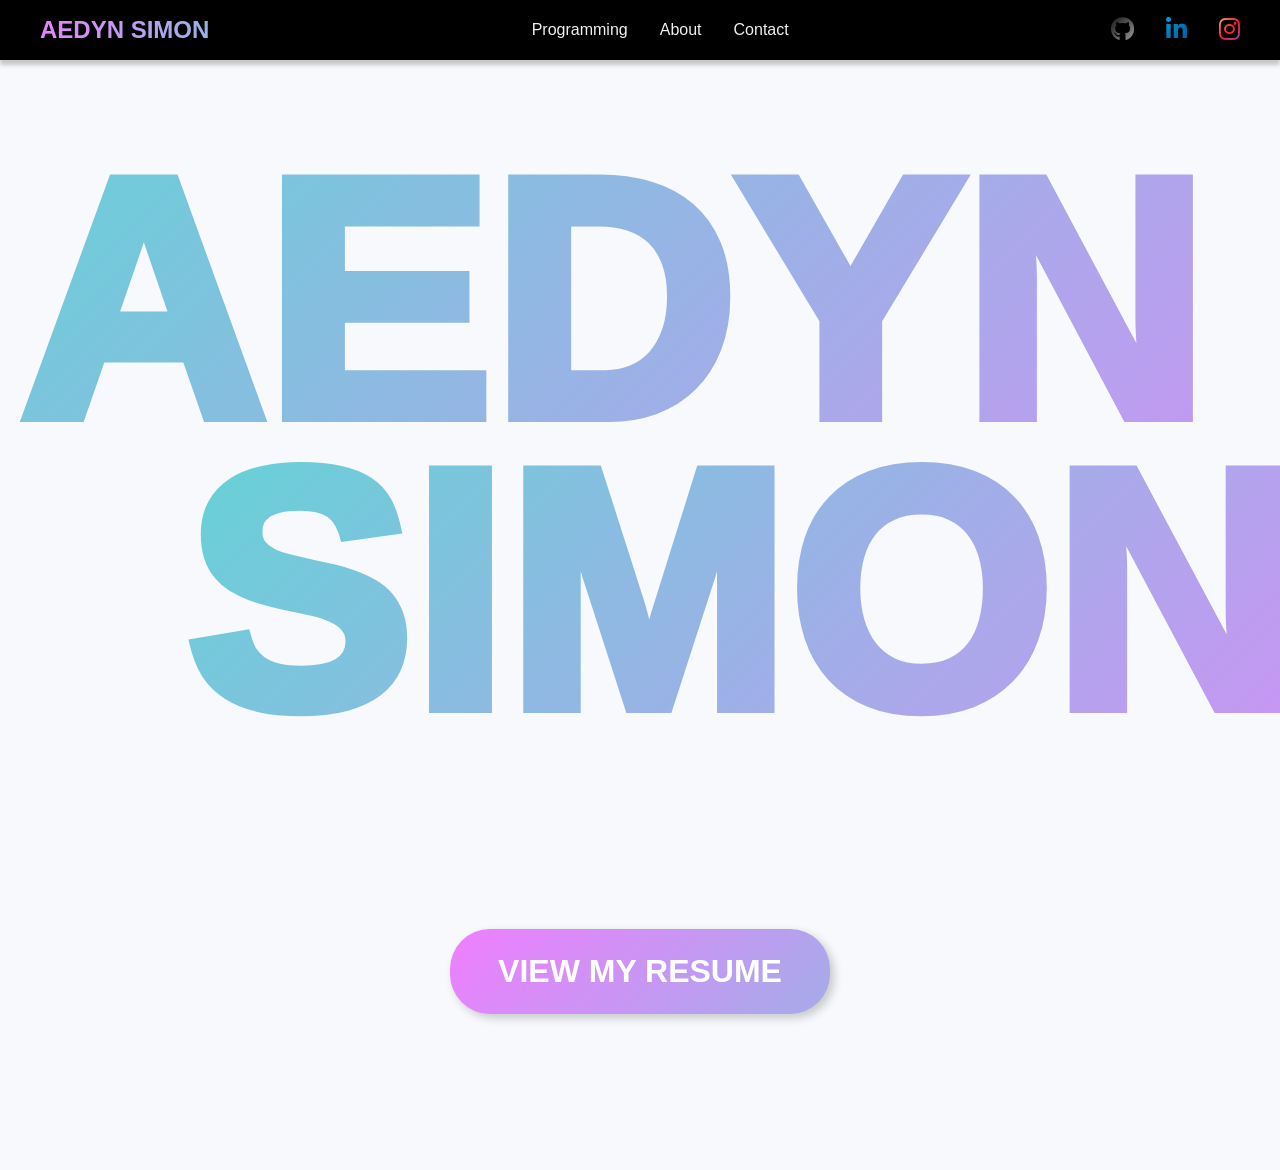
==== index.html @ 5b843dd8 "Add" ====
<!DOCTYPE html>
<html lang="en">
    <head>
        <meta charset="UTF-8">
        <meta name="viewport" content="width=device-width, initial-scale=1.0">
        <title>Aedyn Simon's Portfolio</title>
        <!-- Font Awesome CDN -->
        <link rel="stylesheet" href="https://cdnjs.cloudflare.com/ajax/libs/font-awesome/6.5.0/css/all.min.css">
        <link rel="stylesheet" href="css/style.css">
    </head>
    <body>

        <!-- Header Section -->
        <header>
            <div class="header-container">
                <div class="logo">
                    <a href="index.html"><h1>AEDYN SIMON</h1></a>
                </div>
                <nav>
                    <ul class="nav-links">
                        <li><a href="programming.html">Programming</a></li>
                        <li><a href="about.html">About</a></li>
                        <li><a href="contact.html">Contact</a></li>
                    </ul>
                </nav>
                <div class="social-icons">
                    <a href="https://github.com/AedynSimon" target="_blank" class="icon github">
                        <i class="fab fa-github"></i>
                    </a>
                    <a href="https://www.linkedin.com/in/aedynsimon/" target="_blank" class="icon linkedin">
                        <i class="fab fa-linkedin-in"></i>
                    </a>
                    <a href="https://www.instagram.com/aedyn_simon/" target="_blank" class="icon instagram">
                        <i class="fab fa-instagram"></i>
                    </a>
                </div>
            </div>
        </header>
        
        <!-- Main Content -->
        <main>
            <h2 class="staggered-name">
                <span class="line-one">AEDYN</span><br>
                <span class="line-two">SIMON</span>
            </h2>
        </main>

        <!-- Resume Section -->
        <section class="resume-section">
            <button class="resume-button" onclick="window.open('resume.pdf', '_blank')">View My Resume</button>
        </section>

        <script src="script.js"></script>
    </body>
</html>
---- css/style.css ----
/* Reset and Basic Styles */
* {
    margin: 0;
    padding: 0;
    box-sizing: border-box;
}

body {
    background-color: #f7f9fc;
    color: #000;
    font-family: Arial, sans-serif;
    margin: 0;
    padding: 0;
}

/* Header Styles */
header {
    position: fixed;
    top: 0;
    width: 100%;
    background: #000;
    color: white;
    padding: 1rem;
    z-index: 1000;
    box-shadow: 0px 5px 4px rgba(0, 0, 0, 0.2);
}

.header-container {
    display: flex;
    justify-content: space-between;
    align-items: center;
    max-width: 1200px;
    margin: 0 auto;
}

/* Logo Styles */
.logo a {
    text-decoration: none;
}

.logo h1 {
    font-size: 1.5rem;
    color: #fff;
    font-weight: bold;
    margin: 0;
    position: relative;
    transition: transform 0.3s ease-in-out, background-position 0.5s ease-in-out;
    background-image: linear-gradient(135deg, #f07eff, #65d2d6);
    background-size: 150%;
    background-clip: text;
    -webkit-background-clip: text;
    -webkit-text-fill-color: transparent;
}

.logo h1:hover {
    transform: scale(1.05);
    background-position: 100%;
}

/* Navigation Styles */
nav ul {
    list-style-type: none;
    display: flex;
    justify-content: center;
    gap: 2rem;
    margin: 0;
    padding: 0;
}

.nav-links a {
    color: #f0f0f0;
    text-decoration: none;
    font-size: 1rem;
    position: relative;
    display: inline-block;
    transition: transform 0.3s ease-in-out, color 0.3s ease-in-out;
}

.nav-links a:hover {
    transform: scale(1.1);
    color: #ccc;
}

/* Social Icons */
.social-icons {
    display: flex;
    gap: 2rem;
}

.icon {
    font-size: 1.5rem;
    color: #fff;
    transition: transform 0.3s ease-in-out, color 0.3s;
    text-decoration: none;
}

.github {
    background: linear-gradient(135deg, #121212, #5c5c5c, #a1a1a1);
    background-clip: text;
    -webkit-background-clip: text;
    -webkit-text-fill-color: transparent;
}

.linkedin {
    background: -webkit-linear-gradient(135deg, #0055a4, #0077b5, #00a0dc);
    background-clip: text;
    -webkit-background-clip: text;
    -webkit-text-fill-color: transparent;
}

.instagram {
    background: -webkit-linear-gradient(135deg, #833ab4, #c13584, #fd1d1d, #f56040, #ffdc80);
    background-clip: text;
    -webkit-background-clip: text;
    -webkit-text-fill-color: transparent;
}

.icon:hover {
    transform: scale(1.2);
}

/* Home Page Styles */

/* Big AEDYN SIMON Name Styles */
main {
    height: 100vh;
    display: flex;
    justify-content: center;
    align-items: center;
    background-color: #f7f9fc;

    text-align: center;
    padding: 1rem;
}

/* Staggered AEDYN SIMON Name Styles */
.staggered-name {
    font-weight: 1000;
    text-transform: uppercase;
    margin: 0;
    line-height: 0.8;
}

.staggered-name .line-one {
    font-size: 26.5vw;
    background-image: linear-gradient(135deg, #65d2d6, #f07eff);
    transition: background-position 0.5s ease-in-out;
    background-size: 150%;
    background-clip: text;
    -webkit-background-clip: text;
    -webkit-text-fill-color: transparent;
    display: block;
    margin-left: -5vw;
}

.staggered-name .line-two {
    font-size: 26.5vw;
    background-image: linear-gradient(135deg, #65d2d6, #f07eff);
    transition: background-position 0.5s ease-in-out;
    background-size: 150%;
    background-clip: text;
    -webkit-background-clip: text;
    -webkit-text-fill-color: transparent;
    display: block;
    margin-left: 15vw;
}

.staggered-name .line-one:hover {
    background-position: 100%;
}

.staggered-name .line-two:hover {
    background-position: 100%;
}

/* Resume Section Styles */
.resume-section {
    display: flex;
    justify-content: center;
    align-items: center;
    height: 30vh;
    background-color: #f7f9fc;
    padding: 2rem;
}

/* Resume Button Styles */
.resume-button {
    background-image: linear-gradient(135deg, #f07eff, #65d2d6);
    color: #fff;
    font-size: 2rem;
    font-weight: bold;
    text-transform: uppercase;
    border: none;
    border-radius: 40px;
    padding: 1.5rem 3rem;
    cursor: pointer;
    background-size: 200%;
    background-position: 0%;
    transition: transform 0.3s ease-in-out, box-shadow 0.3s ease-in-out, background-position 1s ease-in-out;
    box-shadow: 4px 4px 10px rgba(0, 0, 0, 0.2);
    margin-top: -8rem;
}

.resume-button:hover {
    transform: scale(1.1);
    box-shadow: 0px 6px 15px rgba(0, 0, 0, 0.3);
    background-position: 100%;
}

.resume-button:active {
    transform: scale(1.05);
    box-shadow: 3px 3px 8px rgba(0, 0, 0, 0.3);
}

/* Programming Section Styles */

/* Programming Head Styles */
.programming-head {
    font-size: clamp(5rem, 12.5vw, 50rem); /* Dynamically resizes based on screen */
    font-weight: 1000;
    margin: 0;
    height: 50vh;
    display: flex;
    justify-content: center;
    align-items: center;
    text-transform: uppercase;
    background-image: linear-gradient(135deg, #65d2d6, #f07eff);
    transition: background-position 0.5s ease-in-out;
    background-size: 150%;
    background-clip: text;
    -webkit-background-clip: text;
    -webkit-text-fill-color: transparent;
    text-align: center;
}

.programming-head:hover {
    background-position: 100%;
}

#projects {
    padding: 4rem 2rem;
    background-color: #f7f9fc;
    text-align: center;
}

.programming-title {
    font-size: clamp(1rem, 10vw, 6rem);
    font-weight: bold;
    margin-bottom: 2rem;
    background: linear-gradient(135deg, #65d2d6, #f07eff);
    background-clip: text;
    -webkit-background-clip: text;
    -webkit-text-fill-color: transparent;
}

.projects-container {
    display: grid;
    grid-template-columns: repeat(auto-fit, minmax(300px, 1fr));
    gap: 2rem;
    max-width: 1200px;
    margin: 0 auto;
}

.project-card {
    background: #fff;
    border-radius: 15px;
    padding: 2rem;
    box-shadow: 0px 8px 20px rgba(0, 0, 0, 0.1);
    transition: transform 0.3s ease-in-out, box-shadow 0.3s ease-in-out;
}

.project-card h3 {
    font-size: 1.5rem;
    margin-bottom: 1rem;
    color: #333;
}

.project-card p {
    font-size: 1rem;
    color: #555;
    margin-bottom: 1.5rem;
    line-height: 1.6;
}

.project-link {
    display: inline-block;
    font-size: 1rem;
    font-weight: bold;
    text-transform: uppercase;
    padding: 0.8rem 1.5rem;
    border-radius: 30px;
    background: linear-gradient(135deg, #f07eff, #65d2d6);
    color: #fff;
    text-decoration: none;
    transition: transform 0.3s ease-in-out, box-shadow 0.3s ease-in-out, background-position 1s ease-in-out;
    background-size: 200%;
    background-position: 0%;
}

.project-card:hover {
    transform: scale(1.05);
    box-shadow: 0px 10px 30px rgba(0, 0, 0, 0.15);
}

.project-link:hover {
    transform: scale(1.1);
    box-shadow: 0px 6px 15px rgba(0, 0, 0, 0.3);
    background-position: 100%;
}

/* Skills Section Styles */
#skills {
    padding: 4rem 2rem;
    background-color: #f7f9fc;
    text-align: center;
}

.skills-title {
    font-size: clamp(1rem, 10vw, 6rem);
    font-weight: bold;
    margin-bottom: 2rem;
    background: linear-gradient(135deg, #65d2d6, #f07eff);
    background-clip: text;
    -webkit-background-clip: text;
    -webkit-text-fill-color: transparent;
}

.skills-container {
    display: grid;
    grid-template-columns: repeat(auto-fit, minmax(300px, 1fr));
    gap: 2rem;
    max-width: 1200px;
    margin: 0 auto;
    text-align: left;
}

.skill-category {
    background: #fff;
    border-radius: 15px;
    padding: 2rem;
    box-shadow: 0px 8px 20px rgba(0, 0, 0, 0.1);
    transition: transform 0.3s ease-in-out, box-shadow 0.3s ease-in-out;
}

.skill-category:hover {
    transform: scale(1.05);
    box-shadow: 0px 10px 25px rgba(0, 0, 0, 0.15);
}

.skill-category h3 {
    font-size: 1.5rem;
    margin-bottom: 1rem;
    color: #333;
    background: linear-gradient(135deg, #65d2d6, #f07eff);
    background-clip: text;
    -webkit-background-clip: text;
    -webkit-text-fill-color: transparent;
}

.skill-category p {
    font-size: 1rem;
    color: #555;
    line-height: 1.6;
    margin: 0;
}

/* About Page Styles */

/* About Title Section */
.about-head {
    font-size: clamp(10rem, 27vw, 50rem);
    font-weight: 1000;
    height: 50vh;
    margin: 0;
    background-image: linear-gradient(135deg, #65d2d6, #f07eff);
    transition: background-position 0.5s ease-in-out;
    background-size: 150%;
    background-clip: text; 
    -webkit-background-clip: text;
    -webkit-text-fill-color: transparent;
    display: block;
}

.about-head:hover {
    background-position: 100%;
}

/* Enhanced About Section Styles with Profile Image Centered */
.about-section {
    position: relative;
    display: flex;
    justify-content: center;
    align-items: center;
    flex-direction: column;
    min-height: 100vh;
    padding: 6rem 10rem;
    background-color: #f7f9fc;
    text-align: center;
    max-width: 1400px;
    margin: 0 auto;
}

.container {
    max-width: 1200px;
    width: 90%;
    display: flex;
    flex-direction: column;
    align-items: center;
    gap: 3rem;
    justify-content: center; 
    height: auto;
}

.profile-image {
    position: relative;
    margin-bottom: 2rem;
    margin-top: -6rem;
}

.profile-image img {
    width: 100%;
    max-width: 250px;
    height: auto;
    border-radius: 50%;
    box-shadow: 5px 5px 8px rgba(0, 0, 0, 0.3);
    transition: transform 0.3s ease-in-out;
}

.profile-image img:hover {
    transform: scale(1.05);
}

.about-details {
    width: 100%;
    max-width: 800px;
    text-align: center;
    padding: 1rem;
    
}

.about-title {
    font-size: clamp(2rem, 4vw, 3rem);
    font-weight: bold;
    background: linear-gradient(135deg, #65d2d6, #f07eff);
    background-clip: text;
    -webkit-background-clip: text;
    -webkit-text-fill-color: transparent;
    margin-bottom: 1rem;
}

.about-intro {
    font-size: clamp(1rem, 1.5vw, 1.3rem);
    margin-bottom: 2.5rem;
    color: #333;
    line-height: 1.6;
}

.about-highlights {
    display: flex;
    flex-wrap: wrap;
    justify-content: center;
    gap: 4rem;
    margin: 3rem 0;
    max-width: 1000px;
}

.highlight {
    flex: 1 1 calc(30% - 1rem);
    text-align: center;
    padding: 2rem;
    background: #fff;
    border-radius: 15px;
    box-shadow: 0px 8px 20px rgba(0, 0, 0, 0.1);
    transition: transform 0.3s ease-in-out, box-shadow 0.3s ease-in-out;
}

.highlight:hover {
    transform: scale(1.05);
    box-shadow: 0px 10px 25px rgba(0, 0, 0, 0.15);
}

.highlight i {
    font-size: 3rem;
    margin-bottom: 1.2rem;
    background: linear-gradient(135deg, #65d2d6, #f07eff);
    background-clip: text;
    -webkit-background-clip: text;
    -webkit-text-fill-color: transparent;
}

.highlight h3 {
    font-size: 1.8rem;
    margin-bottom: 0.8rem;
    color: #333;
}

.highlight p {
    font-size: 1.1rem;
    color: #555;
    line-height: 1.5;
}

.about-footer {
    font-size: 1.2rem;
    color: #555;
    margin-bottom: 2.5rem;
    line-height: 1.6;
}

/* Music Section Styles */
.music-section {
    margin: 4rem 0; 
    text-align: center;
    background: #ffffff;
    padding: 2rem;
    border-radius: 15px;
    box-shadow: 0px 8px 20px rgba(0, 0, 0, 0.1);
}

.music-title {
    font-size: 4rem;
    font-weight: bold;
    margin-bottom: 1rem;
    background: linear-gradient(135deg, #65d2d6, #f07eff);
    background-clip: text;
    -webkit-background-clip: text;
    -webkit-text-fill-color: transparent;
}

.music-description {
    font-size: 1.2rem;
    margin-bottom: 2rem;
    color: #555;
    line-height: 1.6;
}

.music-playlist {
    display: flex;
    flex-direction: column;
    gap: 1.5rem;
    align-items: center;
    justify-content: center;
}

.music-playlist iframe {
    width: 100%;
    max-width: 600px;
    height: 80px;
    border-radius: 10px;
    border: none;
    box-shadow: 0px 4px 10px rgba(0, 0, 0, 0.1);
}

.cta-button {
    font-size: 2rem;
    font-weight: bold;
    text-transform: uppercase;
    padding: 1.5rem 3.5rem;
    border-radius: 40px;
    background: linear-gradient(135deg, #f07eff, #65d2d6);
    background-size: 200%;
    background-position: 0%;
    color: #fff;
    text-decoration: none;
    transition: transform 0.3s ease-in-out, box-shadow 0.3s ease-in-out, background-position 1s ease-in-out;
    box-shadow: 0px 8px 20px rgba(0, 0, 0, 0.2);
    display: inline-block;
}

.cta-button:hover {
    transform: scale(1.1);
    box-shadow: 0px 12px 30px rgba(0, 0, 0, 0.3);
    background-position: 100%;
}

/* Contact Page Styles */

/* Social Contact Section */
#social-contact {
    padding: 4rem 2.5rem;
    text-align: center;
}

#social-contact h2 {
    font-size: clamp(3.5rem, 10vw, 20em);
    font-weight: bold;
    background: -webkit-linear-gradient(135deg, #65d2d6, #f07eff);
    background-size: 150%;
    transition: background-position 0.5s ease-in-out;
    background-clip: text;
    -webkit-background-clip: text;
    -webkit-text-fill-color: transparent;
    margin-top: -1rem;
    margin-bottom: 1rem;
}


#social-contact h2:hover {
    background-position: 100%;
}

#social-contact p {
    font-size: clamp(1.1rem, 2vw, 1.5rem);
    background: -webkit-linear-gradient(135deg, #717171, #333);
    background-clip: text;
    -webkit-background-clip: text;
    -webkit-text-fill-color: transparent;
    margin-bottom: 2rem;
}

#social-contact .social-media-icons {
    display: flex;
    justify-content: center;
    gap: 4rem;
    padding: 2rem 2rem;
    box-shadow: 0px 4px 10px rgba(0, 0, 0, 0.15);
    border-radius: 20px;
    max-width: 500px;
    margin: 0 auto;
}

#social-contact .icon {
    font-size: clamp(3rem, 6vw, 8rem);
    color: #000;
    transition: transform 0.3s ease-in-out, color 0.3s;
}

/* Email Contact Section */
#email-contact {
    padding: 4rem 2rem;
    text-align: center;
    background-color: #f9f9f9;
}

#email-contact h2 {
    font-size: clamp(2rem, 5vw, 3rem);
    font-weight: 300;
    margin-bottom: 2rem;
    background: -webkit-linear-gradient(135deg, #717171, #333);
    background-clip: text;
    -webkit-background-clip: text;
    -webkit-text-fill-color: transparent;
}

.contact-form {
    max-width: 600px;
    margin: 0 auto;
    display: flex;
    flex-direction: column;
    gap: 1rem;
}

.contact-form input,
.contact-form textarea {
    width: 100%;
    padding: 1rem;
    border: 1px solid #ddd;
    border-radius: 5px;
    font-size: clamp(0.9rem, 2vw, 1rem);
    transition: border-color 0.3s ease-in-out;
    box-shadow: 3px 3px 8px rgba(0, 0, 0, 0.2);
}

.contact-form button {
    font-size: clamp(1rem, 3vw, 4rem);
    font-weight: bold;
    background-image: linear-gradient(135deg, #f07eff, #65d2d6);
    color: #fff;
    padding: 1rem 2rem;
    border: none;
    border-radius: 30px;
    cursor: pointer;
    transition: transform 0.3s ease-in-out, box-shadow 0.3s ease-in-out, background-position 1s ease-in-out;
    box-shadow: 4px 4px 10px rgba(0, 0, 0, 0.2);
    background-size: 200%;
    background-position: 0%;
    margin-top: 1rem;
}

.contact-form button:hover {
    transform: scale(1.05);
    box-shadow: 0px 6px 15px rgba(0, 0, 0, 0.3);
    background-position: 100%;
}

/* Gradient Animation */
@keyframes gradientMove {
    from {
        background-position: 0%;
    }
    to {
        background-position: 100%;
    }
}

/* Responsive Adjustments for Home Page */
@media (max-width: 1200px) {
    .staggered-name .line-one,
    .staggered-name .line-two {
        font-size: 26.5vw;
    }
    .staggered-name .line-one {
        margin-left: -5vw;
    }
    .staggered-name .line-two {
        margin-left: 15vw;
    }
}

@media (max-width: 768px) {
    .staggered-name .line-one,
    .staggered-name .line-two {
        font-size: 26.5vw;
    }
    .staggered-name .line-one {
        margin-left: -5vw;
    }
    .staggered-name .line-two {
        margin-left: 15vw;
    }
}

/* Responsive Profile Image for Medium Screens */
@media (max-width: 768px) {
    .profile-image img {
        width: 200px;
    }
}

/* Responsive Profile Image for Small Screens */
@media (max-width: 480px) {
    .profile-image img {
        width: 120px;
    }
}

/* Responsive Adjustments Contact Page */
@media (max-width: 1200px) {
    #social-contact h2 {
        font-size: clamp(3.5rem, 10vw, 20em);
    }
    #social-contact p {
        font-size: clamp(1.1rem, 2vw, 1.5rem);
    }
    #social-contact .icon {
        font-size: clamp(3rem, 6vw, 8rem);
    }
    #email-contact h2 {
        font-size: clamp(2rem, 5vw, 3rem);
    }
    .contact-form input,
    .contact-form textarea {
        font-size: clamp(0.9rem, 2vw, 1rem);
    }
    .contact-form button {
        font-size: clamp(1rem, 2.5vw, 1.2rem);
        padding: 0.8rem 1.5rem;
    }
}

@media (max-width: 768px) {
    #social-contact h2 {
        font-size: clamp(3.5rem, 10vw, 20em);
    }
    #social-contact p {
        font-size: clamp(1.1rem, 2vw, 1.5rem);
    }
    #social-contact .icon {
        font-size: clamp(3rem, 6vw, 8rem);
    }
    #email-contact h2 {
        font-size: clamp(2rem, 5vw, 3rem);
    }
    .contact-form input,
    .contact-form textarea {
        font-size: clamp(0.9rem, 2vw, 1rem);
    }
    .contact-form button {
        font-size: clamp(1rem, 2.5vw, 1.2rem);
        padding: 0.7rem 1.2rem;
    }
}

@media (max-width: 480px) {
    #social-contact h2 {
        font-size: clamp(3.5rem, 10vw, 20em);
    }
    #social-contact p {
        font-size: clamp(1.1rem, 2vw, 1.5rem);
    }
    #social-contact .icon {
        font-size: clamp(3rem, 6vw, 8rem);
    }
    #email-contact h2 {
        font-size: clamp(2rem, 5vw, 3rem);
    }
    .contact-form input,
    .contact-form textarea {
        font-size: clamp(0.9rem, 2vw, 1rem);
    }
    .contact-form button {
        font-size: clamp(1rem, 2.5vw, 1.2rem);
        padding: 0.6rem 1rem;
    }
}
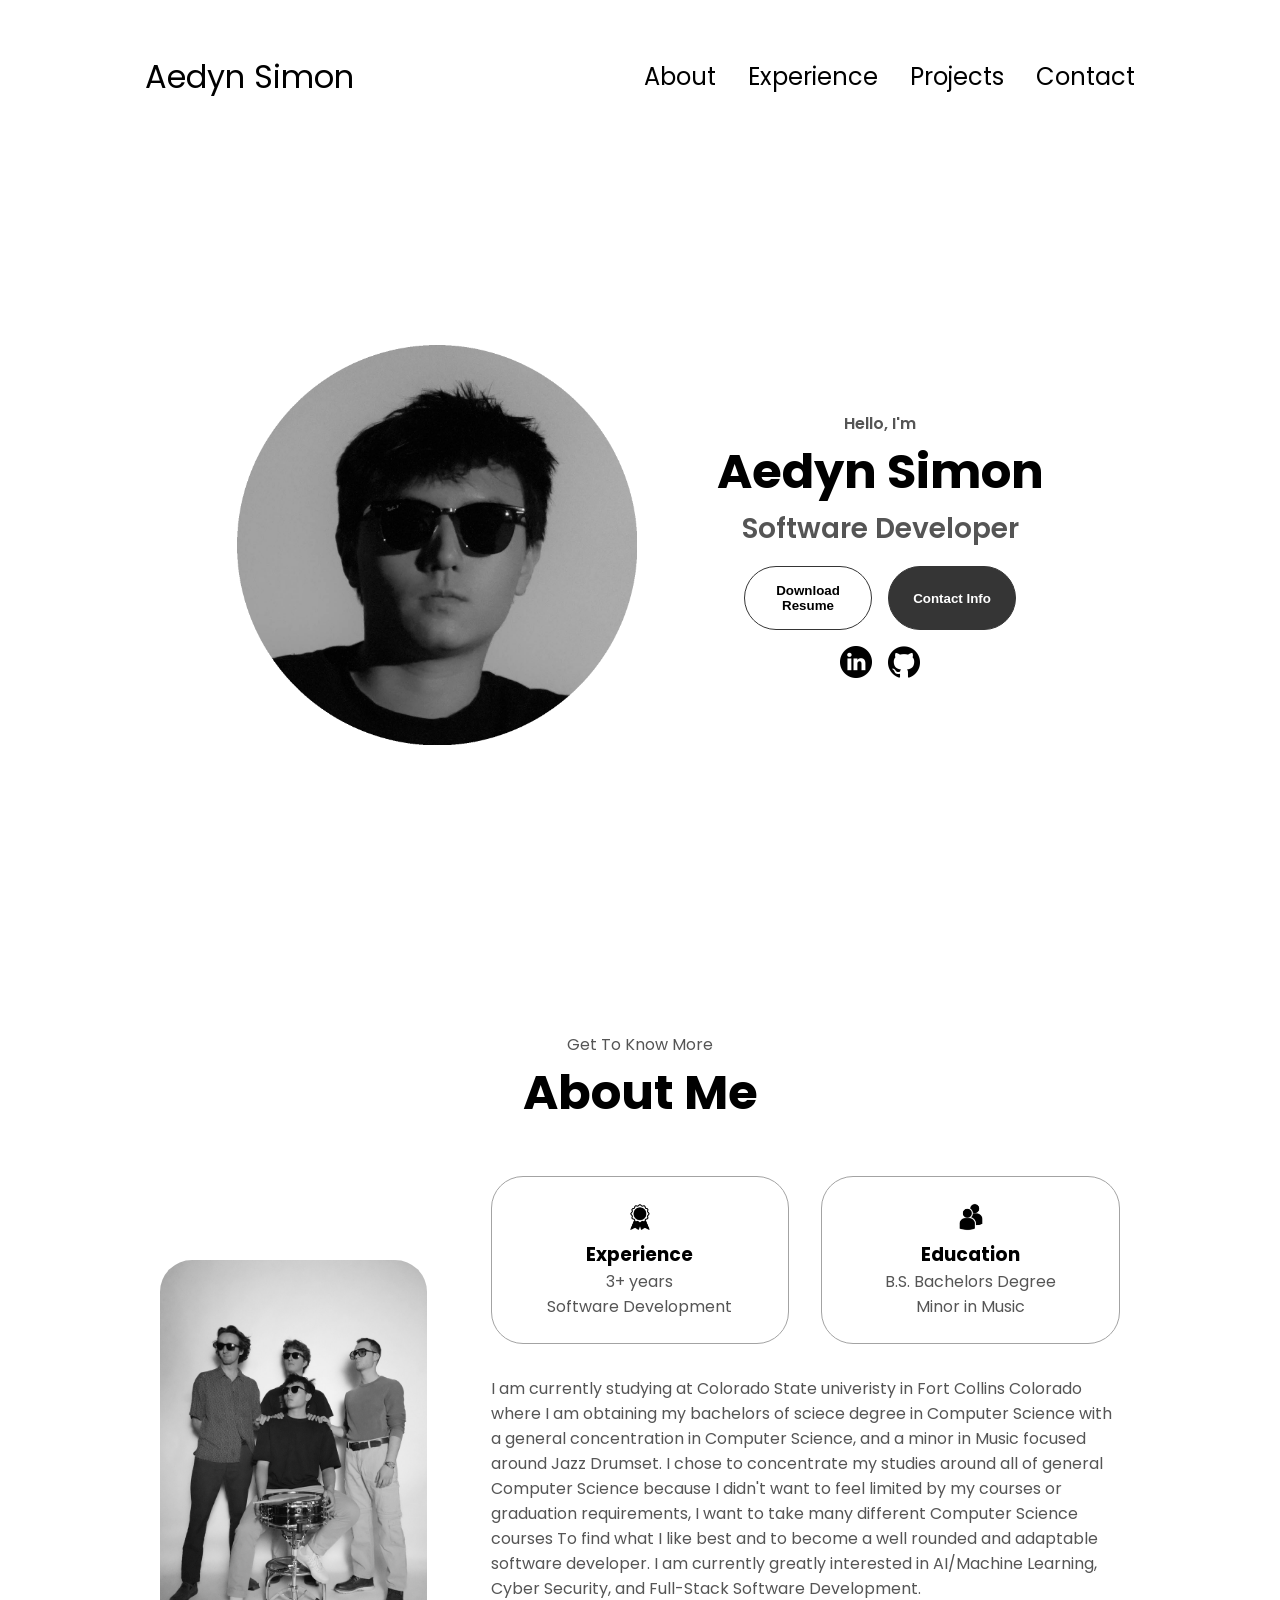
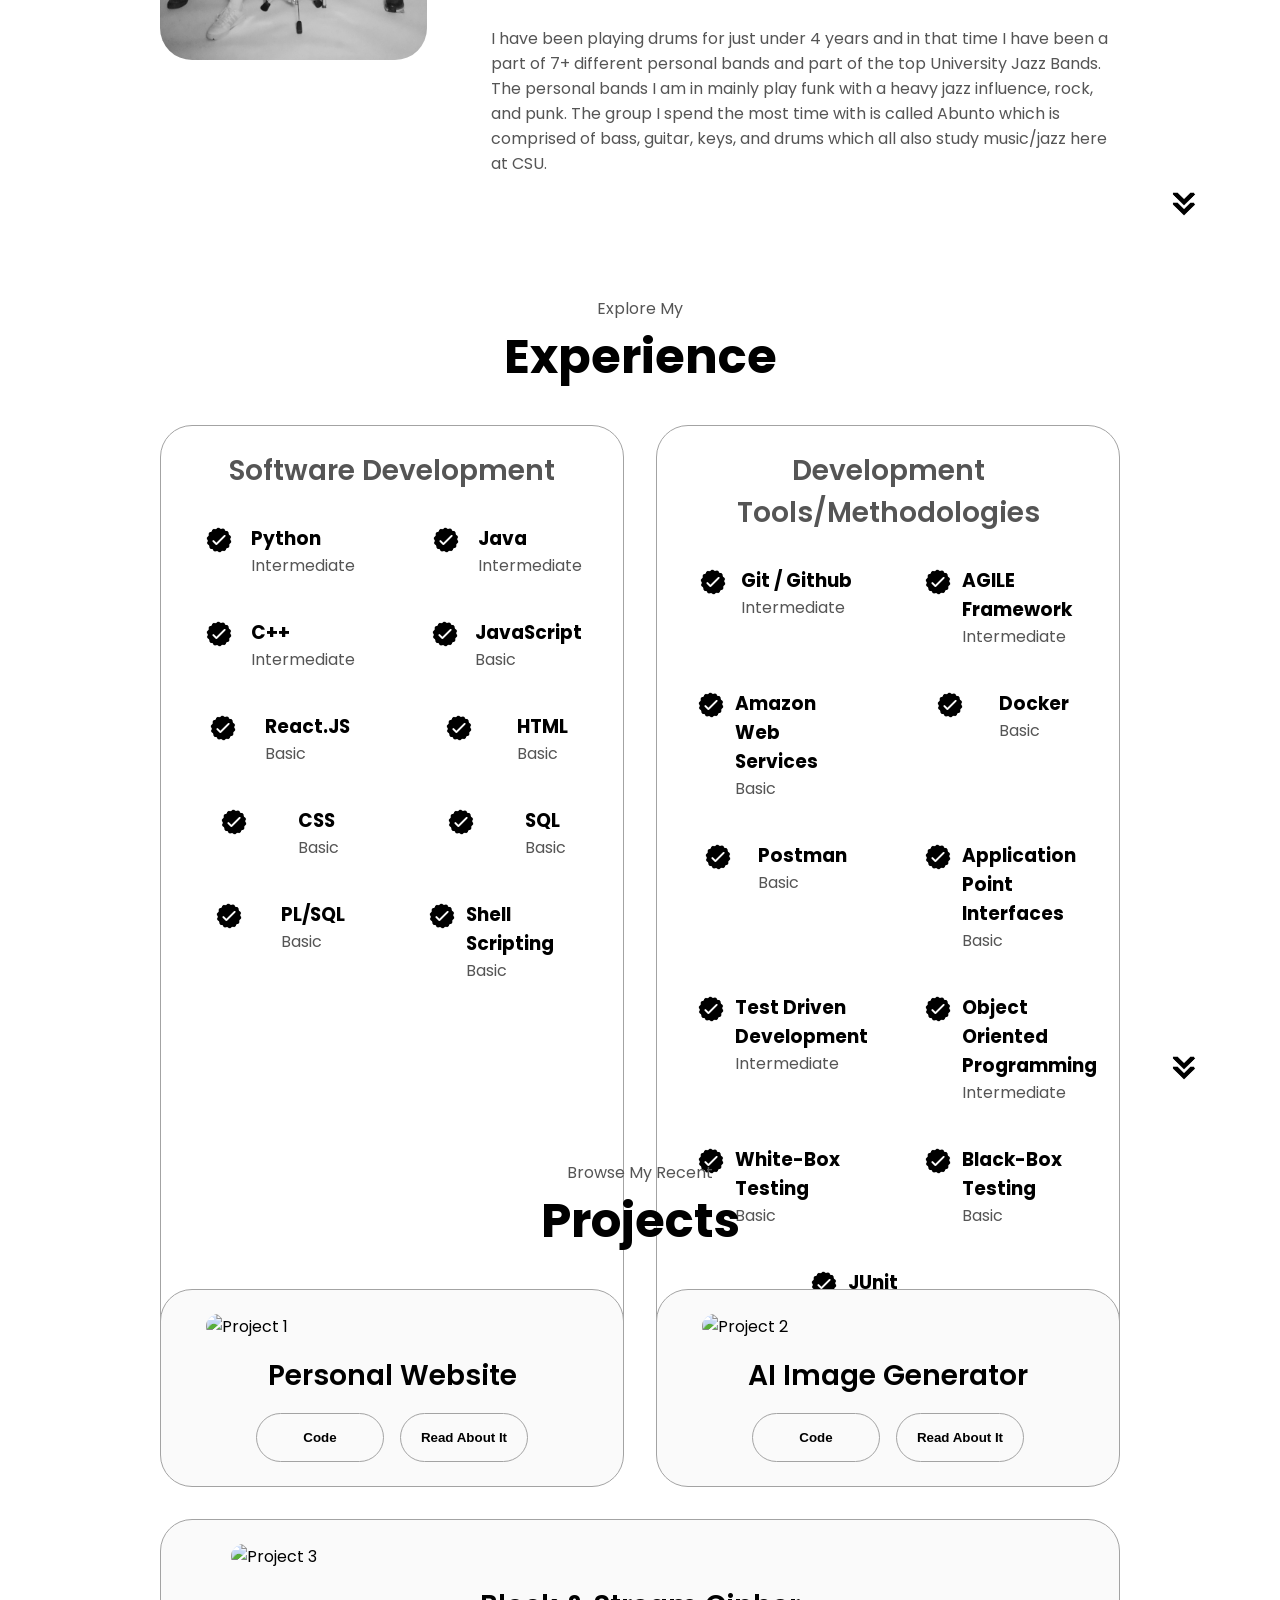
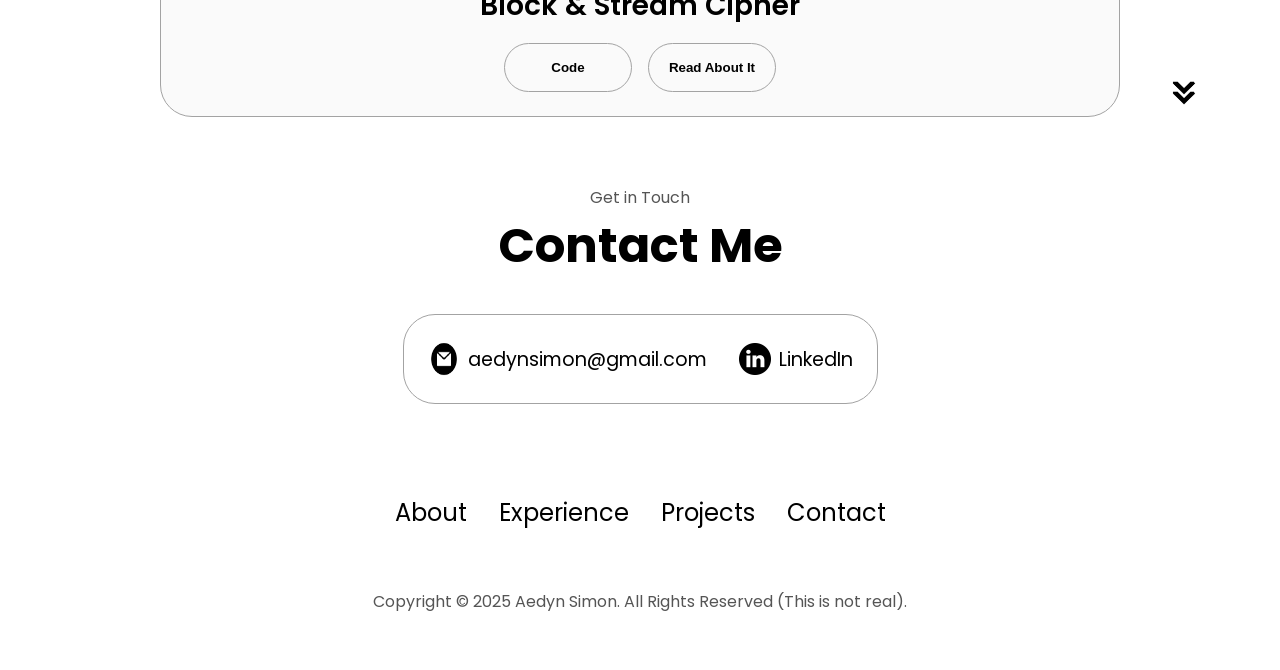
==== commit 2aef8ff3: "Add" ====
--- a/index.html
+++ b/index.html
@@ -1,55 +1,523 @@
 <!DOCTYPE html>
 <html lang="en">
-    <head>
-        <meta charset="UTF-8">
-        <meta name="viewport" content="width=device-width, initial-scale=1.0">
-        <title>Aedyn Simon's Portfolio</title>
-        <!-- Font Awesome CDN -->
-        <link rel="stylesheet" href="https://cdnjs.cloudflare.com/ajax/libs/font-awesome/6.5.0/css/all.min.css">
-        <link rel="stylesheet" href="css/style.css">
-    </head>
-    <body>
-
-        <!-- Header Section -->
-        <header>
-            <div class="header-container">
-                <div class="logo">
-                    <a href="index.html"><h1>AEDYN SIMON</h1></a>
-                </div>
-                <nav>
-                    <ul class="nav-links">
-                        <li><a href="programming.html">Programming</a></li>
-                        <li><a href="about.html">About</a></li>
-                        <li><a href="contact.html">Contact</a></li>
-                    </ul>
-                </nav>
-                <div class="social-icons">
-                    <a href="https://github.com/AedynSimon" target="_blank" class="icon github">
-                        <i class="fab fa-github"></i>
-                    </a>
-                    <a href="https://www.linkedin.com/in/aedynsimon/" target="_blank" class="icon linkedin">
-                        <i class="fab fa-linkedin-in"></i>
-                    </a>
-                    <a href="https://www.instagram.com/aedyn_simon/" target="_blank" class="icon instagram">
-                        <i class="fab fa-instagram"></i>
-                    </a>
-                </div>
-            </div>
-        </header>
-        
-        <!-- Main Content -->
-        <main>
-            <h2 class="staggered-name">
-                <span class="line-one">AEDYN</span><br>
-                <span class="line-two">SIMON</span>
+  <head>
+    <meta charset="UTF-8" />
+    <meta http-equiv="X-UA-Compatible" content="IE=edge" />
+    <meta name="viewport" content="width=device-width, initial-scale=1.0" />
+    <title>My Portfolio</title>
+    <link rel="stylesheet" href="style.css" />
+    <link rel="stylesheet" href="mediaqueries.css" />
+  </head>
+  <body>
+    <nav id="desktop-nav">
+      <div class="logo">Aedyn Simon</div>
+      <div>
+        <ul class="nav-links">
+          <li><a href="#about">About</a></li>
+          <li><a href="#experience">Experience</a></li>
+          <li><a href="#projects">Projects</a></li>
+          <li><a href="#contact">Contact</a></li>
+        </ul>
+      </div>
+    </nav>
+    <nav id="hamburger-nav">
+      <div class="logo">Aedyn Simon</div>
+      <div class="hamburger-menu">
+        <div class="hamburger-icon" onclick="toggleMenu()">
+          <span></span>
+          <span></span>
+          <span></span>
+        </div>
+        <div class="menu-links">
+          <li><a href="#about" onclick="toggleMenu()">About</a></li>
+          <li><a href="#experience" onclick="toggleMenu()">Experience</a></li>
+          <li><a href="#projects" onclick="toggleMenu()">Projects</a></li>
+          <li><a href="#contact" onclick="toggleMenu()">Contact</a></li>
+        </div>
+      </div>
+    </nav>
+    <section id="profile">
+      <div class="section__pic-container">
+        <img src="./assets/profile-pic.png" alt="Aedyn Simon profile picture" />
+      </div>
+      <div class="section__text">
+        <p class="section__text__p1">Hello, I'm</p>
+        <h1 class="title">Aedyn Simon</h1>
+        <p class="section__text__p2">Software Developer</p>
+        <div class="btn-container">
+          <button
+            class="btn btn-color-2"
+            onclick="window.open('./assets/AedynSimonResumeOne.pdf')"
+          >
+            Download Resume
+          </button>
+          <button class="btn btn-color-1" onclick="location.href='./#contact'">
+            Contact Info
+          </button>
+        </div>
+        <div id="socials-container">
+          <img
+            src="./assets/linkedin.png"
+            alt="My LinkedIn profile"
+            class="icon"
+            onclick="location.href='https://www.linkedin.com/in/aedynsimon/'"
+          />
+          <img
+            src="./assets/github.png"
+            alt="My Github profile"
+            class="icon"
+            onclick="location.href='https://github.com/AedynSimon'"
+          />
+        </div>
+      </div>
+    </section>
+    <section id="about">
+      <p class="section__text__p1">Get To Know More</p>
+      <h1 class="title">About Me</h1>
+      <div class="section-container">
+        <div class="section__pic-container">
+          <img
+            src="./assets/about-pic.png"
+            alt="Profile picture"
+            class="about-pic"
+          />
+        </div>
+        <div class="about-details-container">
+          <div class="about-containers">
+            <div class="details-container">
+              <img
+                src="./assets/experience.png"
+                alt="Experience icon"
+                class="icon"
+              />
+              <h3>Experience</h3>
+              <p>3+ years<br />Software Development</p>
+            </div>
+            <div class="details-container">
+              <img
+                src="./assets/education.png"
+                alt="Education icon"
+                class="icon"
+              />
+              <h3>Education</h3>
+              <p>B.S. Bachelors Degree<br />Minor in Music</p>
+            </div>
+          </div>
+          <div class="text-container">
+            <p>
+              I am currently studying at Colorado State univeristy in Fort
+              Collins Colorado where I am obtaining my bachelors of sciece
+              degree in Computer Science with a general concentration in
+              Computer Science, and a minor in Music focused around Jazz
+              Drumset. I chose to concentrate my studies around all of general
+              Computer Science because I didn't want to feel limited by my
+              courses or graduation requirements, I want to take many different
+              Computer Science courses To find what I like best and to become a
+              well rounded and adaptable software developer. I am currently
+              greatly interested in AI/Machine Learning, Cyber Security, and
+              Full-Stack Software Development.
+            </p>
+            <br />
+            <p>
+              I have been playing drums for just under 4 years and in that time
+              I have been a part of 7+ different personal bands and part of the
+              top University Jazz Bands. The personal bands I am in mainly play
+              funk with a heavy jazz influence, rock, and punk. The group I
+              spend the most time with is called Abunto which is comprised of
+              bass, guitar, keys, and drums which all also study music/jazz here
+              at CSU.
+            </p>
+          </div>
+        </div>
+      </div>
+      <img
+        src="./assets/arrow.png"
+        alt="Arrow icon"
+        class="icon arrow"
+        onclick="location.href='./#experience'"
+      />
+    </section>
+    <section id="experience">
+      <p class="section__text__p1">Explore My</p>
+      <h1 class="title">Experience</h1>
+      <div class="experience-details-container">
+        <div class="about-containers">
+          <div class="details-container">
+            <h2 class="experience-sub-title">Software Development</h2>
+            <div class="article-container">
+              <article>
+                <img
+                  src="./assets/checkmark.png"
+                  alt="Experience icon"
+                  class="icon"
+                />
+                <div>
+                  <h3>Python</h3>
+                  <p>Intermediate</p>
+                </div>
+              </article>
+              <article>
+                <img
+                  src="./assets/checkmark.png"
+                  alt="Experience icon"
+                  class="icon"
+                />
+                <div>
+                  <h3>Java</h3>
+                  <p>Intermediate</p>
+                </div>
+              </article>
+              <article>
+                <img
+                  src="./assets/checkmark.png"
+                  alt="Experience icon"
+                  class="icon"
+                />
+                <div>
+                  <h3>C++</h3>
+                  <p>Intermediate</p>
+                </div>
+              </article>
+              <article>
+                <img
+                  src="./assets/checkmark.png"
+                  alt="Experience icon"
+                  class="icon"
+                />
+                <div>
+                  <h3>JavaScript</h3>
+                  <p>Basic</p>
+                </div>
+              </article>
+              <article>
+                <img
+                  src="./assets/checkmark.png"
+                  alt="Experience icon"
+                  class="icon"
+                />
+                <div>
+                  <h3>React.JS</h3>
+                  <p>Basic</p>
+                </div>
+              </article>
+              <article>
+                <img
+                  src="./assets/checkmark.png"
+                  alt="Experience icon"
+                  class="icon"
+                />
+                <div>
+                  <h3>HTML</h3>
+                  <p>Basic</p>
+                </div>
+              </article>
+              <article>
+                <img
+                  src="./assets/checkmark.png"
+                  alt="Experience icon"
+                  class="icon"
+                />
+                <div>
+                  <h3>CSS</h3>
+                  <p>Basic</p>
+                </div>
+              </article>
+              <article>
+                <img
+                  src="./assets/checkmark.png"
+                  alt="Experience icon"
+                  class="icon"
+                />
+                <div>
+                  <h3>SQL</h3>
+                  <p>Basic</p>
+                </div>
+              </article>
+              <article>
+                <img
+                  src="./assets/checkmark.png"
+                  alt="Experience icon"
+                  class="icon"
+                />
+                <div>
+                  <h3>PL/SQL</h3>
+                  <p>Basic</p>
+                </div>
+              </article>
+              <article>
+                <img
+                  src="./assets/checkmark.png"
+                  alt="Experience icon"
+                  class="icon"
+                />
+                <div>
+                  <h3>Shell Scripting</h3>
+                  <p>Basic</p>
+                </div>
+              </article>
+            </div>
+          </div>
+          <div class="details-container">
+            <h2 class="experience-sub-title">
+              Development Tools/Methodologies
             </h2>
-        </main>
-
-        <!-- Resume Section -->
-        <section class="resume-section">
-            <button class="resume-button" onclick="window.open('resume.pdf', '_blank')">View My Resume</button>
-        </section>
-
-        <script src="script.js"></script>
-    </body>
-</html>+            <div class="article-container">
+              <article>
+                <img
+                  src="./assets/checkmark.png"
+                  alt="Experience icon"
+                  class="icon"
+                />
+                <div>
+                  <h3>Git / Github</h3>
+                  <p>Intermediate</p>
+                </div>
+              </article>
+              <article>
+                <img
+                  src="./assets/checkmark.png"
+                  alt="Experience icon"
+                  class="icon"
+                />
+                <div>
+                  <h3>AGILE Framework</h3>
+                  <p>Intermediate</p>
+                </div>
+              </article>
+              <article>
+                <img
+                  src="./assets/checkmark.png"
+                  alt="Experience icon"
+                  class="icon"
+                />
+                <div>
+                  <h3>Amazon Web Services</h3>
+                  <p>Basic</p>
+                </div>
+              </article>
+              <article>
+                <img
+                  src="./assets/checkmark.png"
+                  alt="Experience icon"
+                  class="icon"
+                />
+                <div>
+                  <h3>Docker</h3>
+                  <p>Basic</p>
+                </div>
+              </article>
+              <article>
+                <img
+                  src="./assets/checkmark.png"
+                  alt="Experience icon"
+                  class="icon"
+                />
+                <div>
+                  <h3>Postman</h3>
+                  <p>Basic</p>
+                </div>
+              </article>
+              <article>
+                <img
+                  src="./assets/checkmark.png"
+                  alt="Experience icon"
+                  class="icon"
+                />
+                <div>
+                  <h3>Application Point Interfaces</h3>
+                  <p>Basic</p>
+                </div>
+              </article>
+              <article>
+                <img
+                  src="./assets/checkmark.png"
+                  alt="Experience icon"
+                  class="icon"
+                />
+                <div>
+                  <h3>Test Driven Development</h3>
+                  <p>Intermediate</p>
+                </div>
+              </article>
+              <article>
+                <img
+                  src="./assets/checkmark.png"
+                  alt="Experience icon"
+                  class="icon"
+                />
+                <div>
+                  <h3>Object Oriented Programming</h3>
+                  <p>Intermediate</p>
+                </div>
+              </article>
+              <article>
+                <img
+                  src="./assets/checkmark.png"
+                  alt="Experience icon"
+                  class="icon"
+                />
+                <div>
+                  <h3>White-Box Testing</h3>
+                  <p>Basic</p>
+                </div>
+              </article>
+              <article>
+                <img
+                  src="./assets/checkmark.png"
+                  alt="Experience icon"
+                  class="icon"
+                />
+                <div>
+                  <h3>Black-Box Testing</h3>
+                  <p>Basic</p>
+                </div>
+              </article>
+              <article>
+                <img
+                  src="./assets/checkmark.png"
+                  alt="Experience icon"
+                  class="icon"
+                />
+                <div>
+                  <h3>JUnit Testing</h3>
+                  <p>Intermediate</p>
+                </div>
+              </article>
+            </div>
+          </div>
+        </div>
+      </div>
+      <img
+        src="./assets/arrow.png"
+        alt="Arrow icon"
+        class="icon arrow"
+        onclick="location.href='./#projects'"
+      />
+    </section>
+    <section id="projects">
+      <p class="section__text__p1">Browse My Recent</p>
+      <h1 class="title">Projects</h1>
+      <div class="experience-details-container">
+        <div class="about-containers">
+          <div class="details-container color-container">
+            <div class="article-container">
+              <img
+                src="./assets/project-1.png"
+                alt="Project 1"
+                class="project-img"
+              />
+            </div>
+            <h2 class="experience-sub-title project-title">Personal Website</h2>
+            <div class="btn-container">
+              <button
+                class="btn btn-color-2 project-btn"
+                onclick="location.href='https://github.com/'"
+              >
+                Code
+              </button>
+              <button
+                class="btn btn-color-2 project-btn"
+                onclick="location.href='https://github.com/'"
+              >
+                Read About It 
+              </button>
+            </div>
+          </div>
+          <div class="details-container color-container">
+            <div class="article-container">
+              <img
+                src="./assets/project-2.png"
+                alt="Project 2"
+                class="project-img"
+              />
+            </div>
+            <h2 class="experience-sub-title project-title">AI Image Generator</h2>
+            <div class="btn-container">
+              <button
+                class="btn btn-color-2 project-btn"
+                onclick="location.href='https://github.com/'"
+              >
+                Code
+              </button>
+              <button
+                class="btn btn-color-2 project-btn"
+                onclick="location.href='https://github.com/'"
+              >
+                Read About It
+              </button>
+            </div>
+          </div>
+          <div class="details-container color-container">
+            <div class="article-container">
+              <img
+                src="./assets/project-3.png"
+                alt="Project 3"
+                class="project-img"
+              />
+            </div>
+            <h2 class="experience-sub-title project-title">Block & Stream Cipher</h2>
+            <div class="btn-container">
+              <button
+                class="btn btn-color-2 project-btn"
+                onclick="location.href='https://github.com/'"
+              >
+                Code
+              </button>
+              <button
+                class="btn btn-color-2 project-btn"
+                onclick="location.href='https://github.com/'"
+              >
+                Read About It
+              </button>
+            </div>
+          </div>
+        </div>
+      </div>
+      <img
+        src="./assets/arrow.png"
+        alt="Arrow icon"
+        class="icon arrow"
+        onclick="location.href='./#contact'"
+      />
+    </section>
+    <section id="contact">
+      <p class="section__text__p1">Get in Touch</p>
+      <h1 class="title">Contact Me</h1>
+      <div class="contact-info-upper-container">
+        <div class="contact-info-container">
+          <img
+            src="./assets/email.png"
+            alt="Email icon"
+            class="icon contact-icon email-icon"
+          />
+          <p><a href="mailto:examplemail@gmail.com">aedynsimon@gmail.com</a></p>
+        </div>
+        <div class="contact-info-container">
+          <img
+            src="./assets/linkedin.png"
+            alt="LinkedIn icon"
+            class="icon contact-icon"
+          />
+          <p><a href="https://www.linkedin.com/in/aedynsimon/">LinkedIn</a></p>
+        </div>
+      </div>
+    </section>
+    <footer>
+      <nav>
+        <div class="nav-links-container">
+          <ul class="nav-links">
+            <li><a href="#about">About</a></li>
+            <li><a href="#experience">Experience</a></li>
+            <li><a href="#projects">Projects</a></li>
+            <li><a href="#contact">Contact</a></li>
+          </ul>
+        </div>
+      </nav>
+      <p>
+        Copyright &#169; 2025 Aedyn Simon. All Rights Reserved (This is not
+        real).
+      </p>
+    </footer>
+    <script src="script.js"></script>
+  </body>
+</html>
--- a/style.css
+++ b/style.css
@@ -0,0 +1,433 @@
+/* GENERAL */
+
+@import url("https://fonts.googleapis.com/css2?family=Poppins:wght@300;400;500;600&display=swap");
+
+* {
+  margin: 0;
+  padding: 0;
+}
+
+body {
+  font-family: "Poppins", sans-serif;
+}
+
+html {
+  scroll-behavior: smooth;
+}
+
+p {
+  color: rgb(85, 85, 85);
+}
+
+/* TRANSITION */
+
+a,
+.btn {
+  transition: all 300ms ease;
+}
+
+/* DESKTOP NAV */
+
+nav,
+.nav-links {
+  display: flex;
+}
+
+nav {
+  justify-content: space-around;
+  align-items: center;
+  height: 17vh;
+}
+
+.nav-links {
+  gap: 2rem;
+  list-style: none;
+  font-size: 1.5rem;
+}
+
+a {
+  color: black;
+  text-decoration: none;
+  text-decoration-color: white;
+}
+
+a:hover {
+  color: grey;
+  text-decoration: underline;
+  text-underline-offset: 1rem;
+  text-decoration-color: rgb(181, 181, 181);
+}
+
+.logo {
+  font-size: 2rem;
+}
+
+.logo:hover {
+  cursor: default;
+}
+
+/* HAMBURGER MENU */
+
+#hamburger-nav {
+  display: none;
+}
+
+.hamburger-menu {
+  position: relative;
+  display: inline-block;
+}
+
+.hamburger-icon {
+  display: flex;
+  flex-direction: column;
+  justify-content: space-between;
+  height: 24px;
+  width: 30px;
+  cursor: pointer;
+}
+
+.hamburger-icon span {
+  width: 100%;
+  height: 2px;
+  background-color: black;
+  transition: all 0.3 ease-in-out;
+}
+
+.menu-links {
+  position: absolute;
+  top: 100%;
+  right: 0;
+  background-color: white;
+  width: fit-content;
+  max-height: 0;
+  overflow: hidden;
+  transition: all 0.3 ease-in-out;
+}
+
+.menu-links a {
+  display: block;
+  padding: 10px;
+  text-align: center;
+  font-size: 1.5rem;
+  color: black;
+  text-decoration: none;
+  transition: all 0.3 ease-in-out;
+}
+
+.menu-links li {
+  list-style: none;
+}
+
+.menu-links.open {
+  max-height: 300px;
+}
+
+.hamburger-icon.open span:first-child {
+  transform: rotate(45deg) translate(10px, 5px);
+}
+
+.hamburger-icon.open span:nth-child(2) {
+  opacity: 0;
+}
+
+.hamburger-icon.open span:last-child {
+  transform: rotate(-45deg) translate(10px, -5px);
+}
+
+.hamburger-icon span:first-child {
+  transform: none;
+}
+
+.hamburger-icon span:first-child {
+  opacity: 1;
+}
+
+.hamburger-icon span:first-child {
+  transform: none;
+}
+
+/* SECTIONS */
+
+section {
+  padding-top: 4vh;
+  height: 96vh;
+  margin: 0 10rem;
+  box-sizing: border-box;
+  min-height: fit-content;
+}
+
+.section-container {
+  display: flex;
+}
+
+/* PROFILE SECTION */
+
+#profile {
+  display: flex;
+  justify-content: center;
+  gap: 5rem;
+  height: 80vh;
+}
+
+.section__pic-container {
+  display: flex;
+  justify-content: center;
+  width: 400px;
+  margin: auto 0;
+}
+
+.section__text {
+  align-self: center;
+  text-align: center;
+}
+
+.section__text p {
+  font-weight: 600;
+}
+
+.section__text__p1 {
+  text-align: center;
+}
+
+.section__text__p2 {
+  font-size: 1.75rem;
+  margin-bottom: 1rem;
+}
+
+.title {
+  font-size: 3rem;
+  text-align: center;
+}
+
+#socials-container {
+  display: flex;
+  justify-content: center;
+  margin-top: 1rem;
+  gap: 1rem;
+}
+
+/* ICONS */
+
+.icon {
+  cursor: pointer;
+  height: 2rem;
+  width: 2rem;
+}
+
+/* BUTTONS */
+
+.btn-container {
+  display: flex;
+  justify-content: center;
+  gap: 1rem;
+}
+
+.btn {
+  font-weight: 600;
+  transition: all 300ms ease;
+  padding: 1rem;
+  width: 8rem;
+  border-radius: 2rem;
+}
+
+.btn-color-1,
+.btn-color-2 {
+  border: rgb(53, 53, 53) 0.1rem solid;
+}
+
+.btn-color-1:hover,
+.btn-color-2:hover {
+  cursor: pointer;
+}
+
+.btn-color-1,
+.btn-color-2:hover {
+  background: rgb(53, 53, 53);
+  color: white;
+}
+
+.btn-color-1:hover {
+  background: rgb(0, 0, 0);
+}
+
+.btn-color-2 {
+  background: none;
+}
+
+.btn-color-2:hover {
+  border: rgb(255, 255, 255) 0.1rem solid;
+}
+
+.btn-container {
+  gap: 1rem;
+}
+
+/* ABOUT SECTION */
+
+#about {
+  position: relative;
+}
+
+.about-containers {
+  gap: 2rem;
+  margin-bottom: 2rem;
+  margin-top: 2rem;
+}
+
+.about-details-container {
+  justify-content: center;
+  flex-direction: column;
+}
+
+.about-containers,
+.about-details-container {
+  display: flex;
+}
+
+.about-pic {
+  border-radius: 2rem;
+}
+
+.arrow {
+  position: absolute;
+  right: -5rem;
+  bottom: 2.5rem;
+}
+
+.details-container {
+  padding: 1.5rem;
+  flex: 1;
+  background: white;
+  border-radius: 2rem;
+  border: rgb(53, 53, 53) 0.1rem solid;
+  border-color: rgb(163, 163, 163);
+  text-align: center;
+}
+
+.section-container {
+  gap: 4rem;
+  height: 80%;
+}
+
+.section__pic-container {
+  height: 400px;
+  width: 400px;
+  margin: auto 0;
+}
+
+/* EXPERIENCE SECTION */
+
+#experience {
+  position: relative;
+}
+
+.experience-sub-title {
+  color: rgb(85, 85, 85);
+  font-weight: 600;
+  font-size: 1.75rem;
+  margin-bottom: 2rem;
+}
+
+.experience-details-container {
+  display: flex;
+  justify-content: center;
+  flex-direction: column;
+}
+
+.article-container {
+  display: flex;
+  text-align: initial;
+  flex-wrap: wrap;
+  flex-direction: row;
+  gap: 2.5rem;
+  justify-content: space-around;
+}
+
+article {
+  display: flex;
+  width: 10rem;
+  justify-content: space-around;
+  gap: 0.5rem;
+}
+
+article .icon {
+  cursor: default;
+}
+
+/* PROJECTS SECTION */
+
+#projects {
+  position: relative;
+}
+
+.color-container {
+  border-color: rgb(163, 163, 163);
+  background: rgb(250, 250, 250);
+}
+
+.project-img {
+  border-radius: 2rem;
+  width: 90%;
+  height: 90%;
+}
+
+.project-title {
+  margin: 1rem;
+  color: black;
+}
+
+.project-btn {
+  color: black;
+  border-color: rgb(163, 163, 163);
+}
+
+/* CONTACT */
+
+#contact {
+  display: flex;
+  justify-content: center;
+  flex-direction: column;
+  height: 70vh;
+}
+
+.contact-info-upper-container {
+  display: flex;
+  justify-content: center;
+  border-radius: 2rem;
+  border: rgb(53, 53, 53) 0.1rem solid;
+  border-color: rgb(163, 163, 163);
+  background: (250, 250, 250);
+  margin: 2rem auto;
+  padding: 0.5rem;
+}
+
+.contact-info-container {
+  display: flex;
+  align-items: center;
+  justify-content: center;
+  gap: 0.5rem;
+  margin: 1rem;
+}
+
+.contact-info-container p {
+  font-size: larger;
+}
+
+.contact-icon {
+  cursor: default;
+}
+
+.email-icon {
+  height: 2.5rem;
+}
+
+/* FOOTER SECTION */
+
+footer {
+  height: 26vh;
+  margin: 0 1rem;
+}
+
+footer p {
+  text-align: center;
+}
--- a/mediaqueries.css
+++ b/mediaqueries.css
@@ -0,0 +1,96 @@
+@media screen and (max-width: 1400px) {
+    #profile {
+        height: 83vh;
+        margin-bottom: 6rem;
+    }
+    .about-containers {
+        flex-wrap: wrap;
+    }
+    #contact, #projects {
+        height: fit-content;
+    }
+}
+  
+@media screen and (max-width: 1200px) {
+    #desktop-nav {
+        display: none;
+    }
+    #hamburger-nav {
+        display: flex;
+    }
+    #experience, .experience-details-container {
+         margin-top: 2rem;
+    }
+    #profile, .section-container {
+      display: block;
+    }
+    .arrow {
+      display: none;
+    }
+    section, .section-container {
+        height: fit-content;
+    }
+    section {
+        margin: 0 5%;
+    }
+    .section__pic-container {
+        width: 275px;
+        height: 275px;
+        margin: 0 auto 2rem;
+    }
+    .about-containers {
+        margin-top: 0;
+    }
+}
+  
+@media screen and (max-width: 600px) {
+    #contact, footer {
+        height: 40vh;
+    }
+    #profile {
+        height: 83vh;
+        margin-bottom: 0;
+    }
+    article {
+        font-size: 1rem;
+    }
+    footer nav {
+        height: fit-content;
+        margin-bottom: 2rem;
+    }
+    .about-containers, .contact-info-upper-container, .btn-container {
+        flex-wrap: wrap;
+    }
+    .contact-info-container {
+        margin: 0;
+    }
+    .contact-info-container p, .nav-links li a {
+        font-size: 1rem;
+    }
+    .experience-sub-title {
+        font-size: 1.25rem;
+    }
+    .logo {
+        font-size: 1.5rem;
+    }
+    .nav-links {
+        flex-direction: column;
+        gap: 0.5rem;
+        text-align: center;
+    }
+    .section__pic-container {
+        width: auto;
+        height: 46vw;
+        justify-content: center;
+    }
+    .section__text__p2 {
+        font-size: 1.25rem;
+    }
+    .title {
+        font-size: 2rem;
+    }
+    .text-container {
+        text-align: justify;
+    }
+}
+  
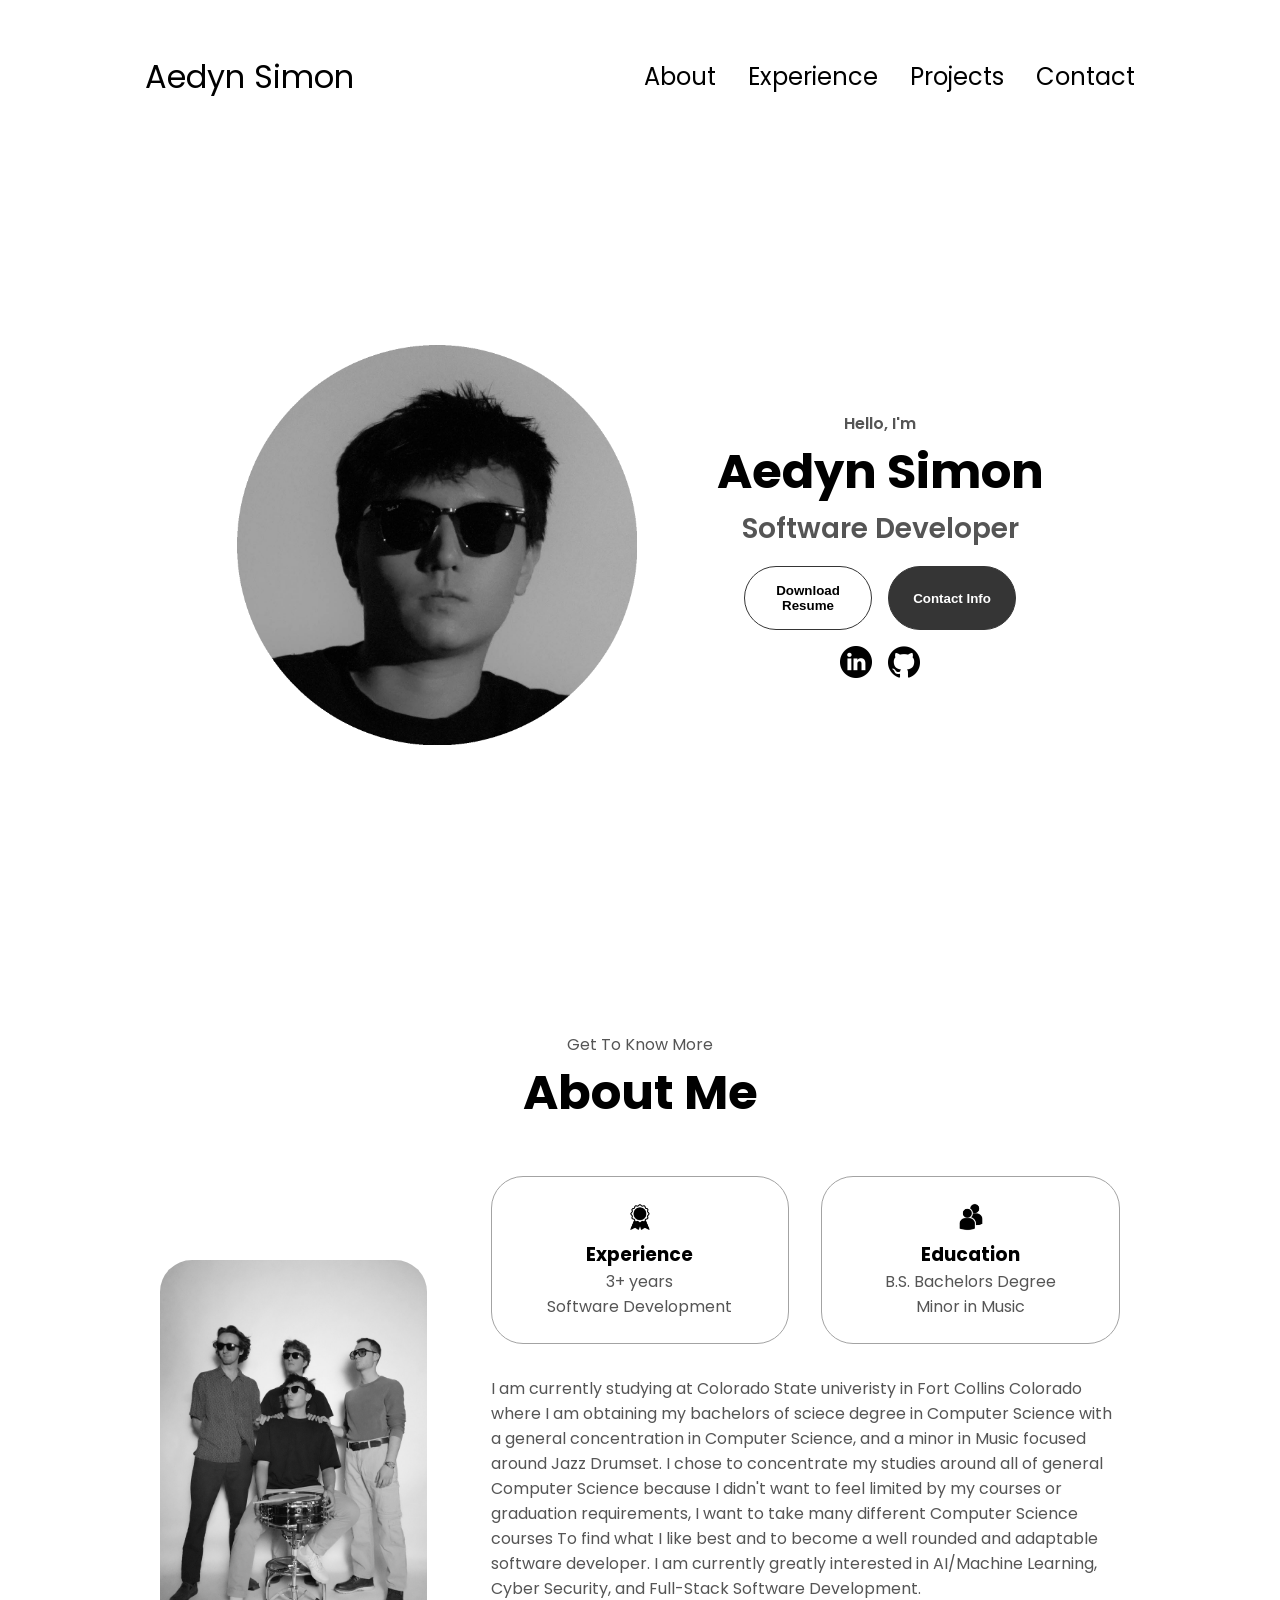
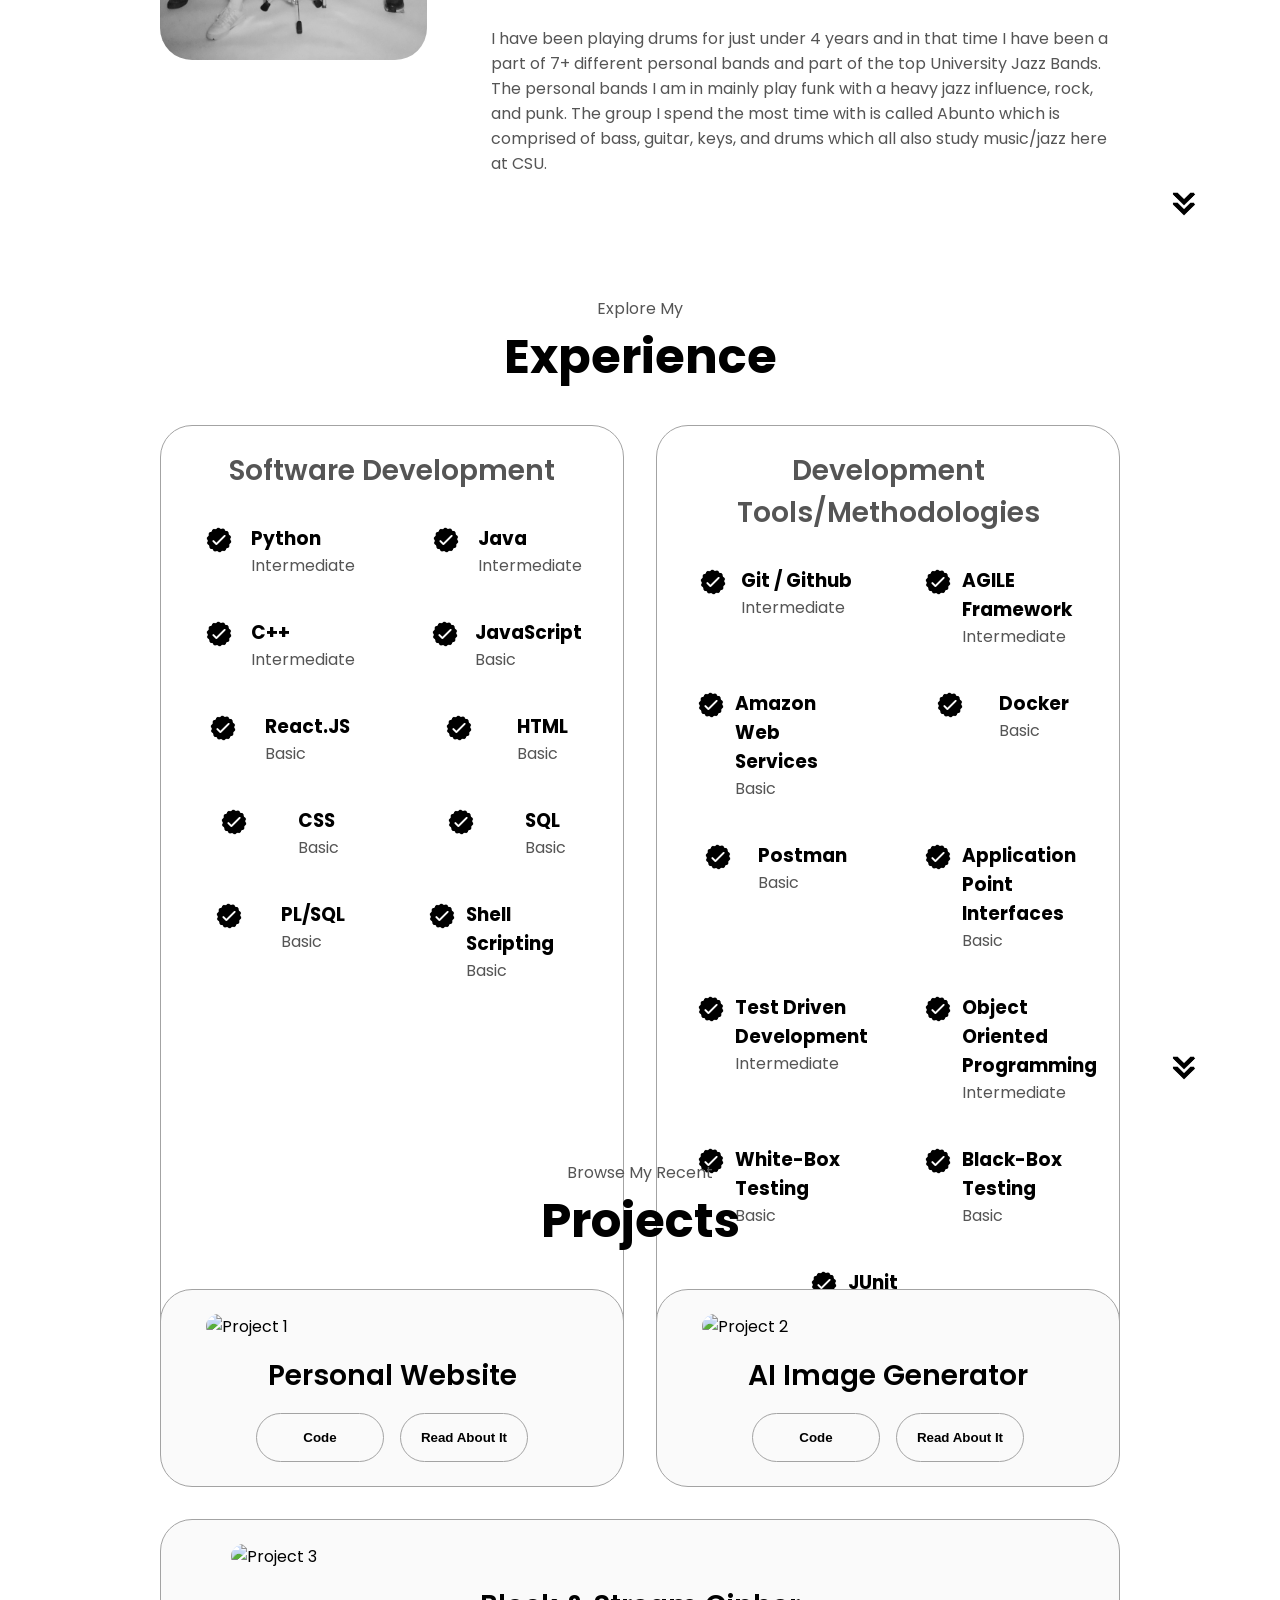
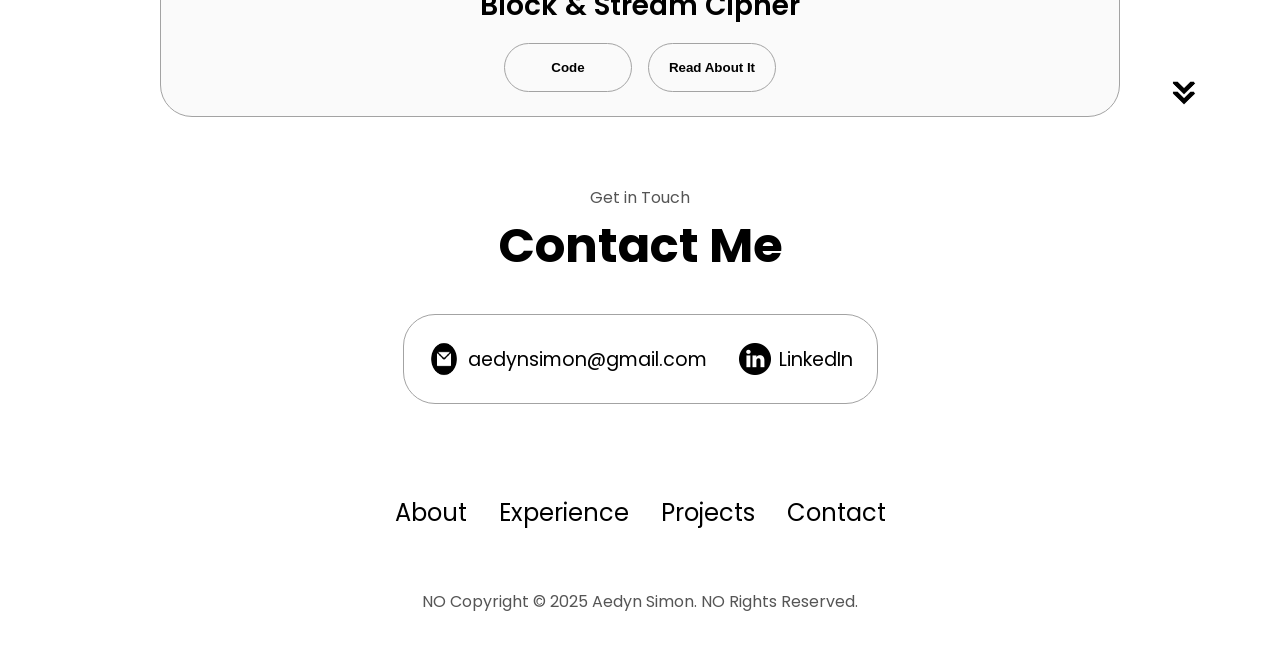
==== commit 0bc627c5: "Add" ====
--- a/index.html
+++ b/index.html
@@ -402,7 +402,7 @@
           <div class="details-container color-container">
             <div class="article-container">
               <img
-                src="./assets/project-1.png"
+                src="./assets/project-1.pdf"
                 alt="Project 1"
                 class="project-img"
               />
@@ -411,37 +411,39 @@
             <div class="btn-container">
               <button
                 class="btn btn-color-2 project-btn"
-                onclick="location.href='https://github.com/'"
+                onclick="location.href='https://github.com/AedynSimon/PersonalWebsite'"
               >
                 Code
               </button>
               <button
                 class="btn btn-color-2 project-btn"
-                onclick="location.href='https://github.com/'"
+                onclick="location.href='https://github.com/AedynSimon/PersonalWebsite/blob/main/README.md'"
               >
-                Read About It 
+                Read About It
               </button>
             </div>
           </div>
           <div class="details-container color-container">
             <div class="article-container">
               <img
-                src="./assets/project-2.png"
+                src="./assets/project-2.pdf"
                 alt="Project 2"
                 class="project-img"
               />
             </div>
-            <h2 class="experience-sub-title project-title">AI Image Generator</h2>
+            <h2 class="experience-sub-title project-title">
+              AI Image Generator
+            </h2>
             <div class="btn-container">
               <button
                 class="btn btn-color-2 project-btn"
-                onclick="location.href='https://github.com/'"
+                onclick="location.href='https://github.com/AedynSimon/AIImageGenerator'"
               >
                 Code
               </button>
               <button
                 class="btn btn-color-2 project-btn"
-                onclick="location.href='https://github.com/'"
+                onclick="location.href='https://github.com/AedynSimon/AIImageGenerator/blob/main/README.md'"
               >
                 Read About It
               </button>
@@ -450,22 +452,24 @@
           <div class="details-container color-container">
             <div class="article-container">
               <img
-                src="./assets/project-3.png"
+                src="./assets/project-3.pdf"
                 alt="Project 3"
                 class="project-img"
               />
             </div>
-            <h2 class="experience-sub-title project-title">Block & Stream Cipher</h2>
+            <h2 class="experience-sub-title project-title">
+              Block & Stream Cipher
+            </h2>
             <div class="btn-container">
               <button
                 class="btn btn-color-2 project-btn"
-                onclick="location.href='https://github.com/'"
+                onclick="location.href='https://github.com/AedynSimon/Block-StreamCipher'"
               >
                 Code
               </button>
               <button
                 class="btn btn-color-2 project-btn"
-                onclick="location.href='https://github.com/'"
+                onclick="location.href='https://github.com/AedynSimon/Block-StreamCipher/blob/main/README.md'"
               >
                 Read About It
               </button>
@@ -514,8 +518,7 @@
         </div>
       </nav>
       <p>
-        Copyright &#169; 2025 Aedyn Simon. All Rights Reserved (This is not
-        real).
+        NO Copyright &#169; 2025 Aedyn Simon. NO Rights Reserved.
       </p>
     </footer>
     <script src="script.js"></script>
